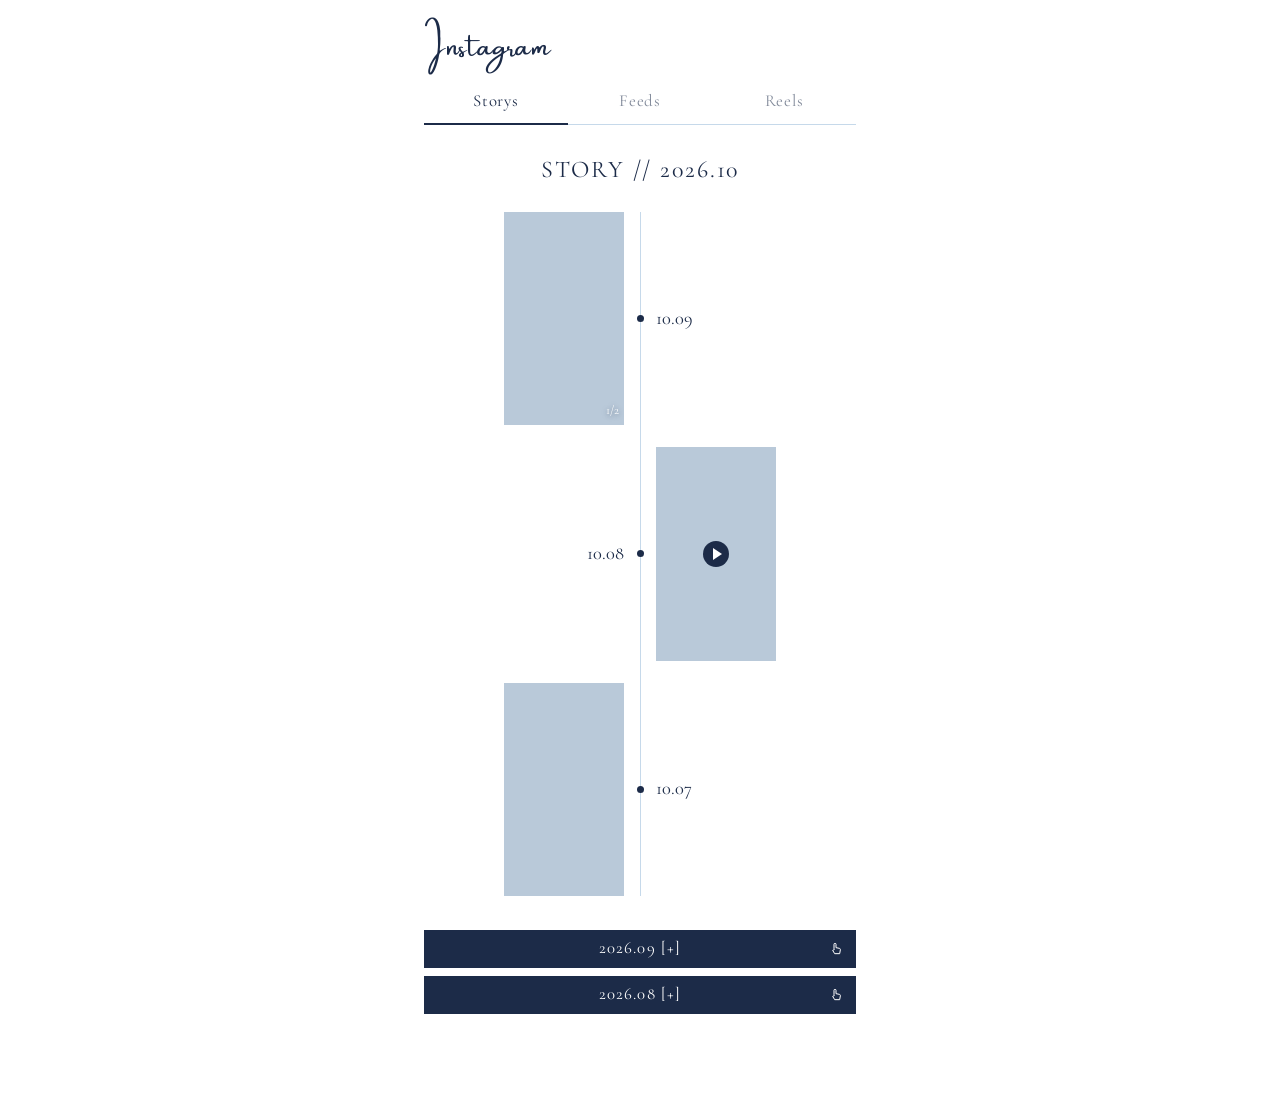
==== instagram.html @ e7191be2 "Add files via upload" ====
<!DOCTYPE html>
<html lang="ja">
<head>
<meta charset="UTF-8">
<meta name="viewport" content="width=device-width, initial-scale=1">
<title>Instagram</title>
<link rel="preconnect" href="https://fonts.googleapis.com">
<link rel="preconnect" href="https://fonts.gstatic.com" crossorigin>
<link href="https://fonts.googleapis.com/css2?family=Allura&family=Cormorant+Garamond:wght@400;500&family=Noto+Serif+JP:wght@300&display=swap" rel="stylesheet">
<style>
@font-face{font-family:"Amsterdam";
  src:local("Amsterdam"),url("fonts/Amsterdam.woff2") format("woff2"),url("fonts/Amsterdam.otf") format("opentype"),url("fonts/Amsterdam.ttf") format("truetype");
  font-display:swap}
:root{--ink:#1c2b48;--line:#c6d9ea;--tile:#b9c9d9;--select:#e8ecef;--script:"Amsterdam","Allura",cursive}
*{box-sizing:border-box}
html,body{margin:0}
body{background:#fff;color:var(--ink);font-family:"Cormorant Garamond","Noto Serif JP","Source Han Serif JP","源ノ明朝",serif;font-weight:400;line-height:1.6}
button{font:inherit;color:inherit;background:none;border:0;padding:0;cursor:pointer}
.page{max-width:560px;margin:0 auto;padding:22px 5% 80px}
.brand{display:inline-block;font-family:var(--script);font-weight:400;font-size:clamp(1.25rem,5.4vw,1.8rem);line-height:1.2;text-decoration:none;color:inherit}

/* タブ(下の線がすべるように動く) */
.tabs{position:relative;display:flex;margin:14px 0 26px;border-bottom:1px solid var(--line)}
.tabs button{flex:1;padding:8px 0 10px;font-size:1.05rem;letter-spacing:.04em;opacity:.55;transition:opacity .4s}
.tabs button.on{opacity:1}
.ind{position:absolute;left:0;bottom:-1px;height:2px;width:0;background:var(--ink);transition:transform .55s cubic-bezier(.2,.8,.2,1),width .55s cubic-bezier(.2,.8,.2,1)}
@keyframes bloom{from{opacity:0;transform:translateY(12px);filter:blur(5px)}to{opacity:1;transform:none;filter:blur(0)}}
.panel[hidden]{display:none}
.panel.in{animation:bloom .7s cubic-bezier(.2,.8,.2,1) both}

/* Storys: 中央の線に沿って、左右に交互に並べる */
.sh{margin:6px 0 22px;text-align:center;font-weight:400;font-size:1.5rem;letter-spacing:.08em}
.tl{position:relative}
.tl::before{content:"";position:absolute;left:50%;top:0;bottom:0;width:1px;background:var(--line)}
.day{position:relative;display:grid;grid-template-columns:1fr 1fr;align-items:center;margin-bottom:22px}
.day::after{content:"";position:absolute;left:50%;top:50%;width:7px;height:7px;margin:-3.5px 0 0 -3.5px;border-radius:50%;background:var(--ink)}
.day .dt,.day .th{grid-row:1}
.day .dt{font-size:1.15rem;padding:0 16px}
.day.l .th{grid-column:1;justify-self:end;margin-right:16px}
.day.l .dt{grid-column:2}
.day.r .dt{grid-column:1;text-align:right}
.day.r .th{grid-column:2;justify-self:start;margin-left:16px}
.th{position:relative;width:min(27vw,120px);aspect-ratio:9/16;background:var(--tile);overflow:hidden;cursor:pointer}
.th img,.th video,.tile img,.tile video{position:absolute;inset:0;width:100%;height:100%;object-fit:cover;display:block}
.th>*{animation:fade .45s ease both}
@keyframes fade{from{opacity:0}to{opacity:1}}
.pb{position:absolute;inset:0;margin:auto;width:26px;height:26px;border-radius:50%;background:var(--ink);pointer-events:none}
.pb::after{content:"";position:absolute;left:10px;top:7px;border-left:9px solid #fff;border-top:6px solid transparent;border-bottom:6px solid transparent}
.cnt{position:absolute;right:5px;bottom:4px;font-size:.78rem;color:#fff;text-shadow:0 1px 5px rgba(28,43,72,.6);pointer-events:none}

/* アーカイブ: 月ごとに開く */
.arc{margin-top:34px}
.bar{position:relative;display:block;width:100%;height:38px;margin-bottom:8px;background:var(--ink);color:#fff;font-size:1.05rem;letter-spacing:.06em}
.bar svg{position:absolute;right:12px;top:50%;width:16px;height:16px;margin-top:-8px;fill:none;stroke:#fff;stroke-width:1.5;stroke-linecap:round;stroke-linejoin:round}
.fold{display:grid;grid-template-rows:0fr;transition:grid-template-rows .6s cubic-bezier(.2,.8,.2,1)}
.fold.open{grid-template-rows:1fr}
.fold>div{overflow:hidden}
.fold .tl{padding:20px 0 6px}

/* Feeds / Reels: 横3マス */
.grid{display:grid;grid-template-columns:repeat(3,minmax(0,1fr));gap:3px}
.tile{position:relative;aspect-ratio:4/5;background:var(--tile);overflow:hidden;cursor:pointer}
.reels .tile{aspect-ratio:9/16}
.tile .d{position:absolute;left:0;right:0;bottom:6px;text-align:center;font-size:.95rem;color:#fff;text-shadow:0 1px 6px rgba(28,43,72,.55)}
.none{text-align:center;opacity:.6;padding:30px 0}

/* 拡大表示(うしろが透ける背景) */
.ov{position:fixed;inset:0;z-index:20;display:flex;flex-direction:column;align-items:center;justify-content:center;gap:12px;padding:6%;
  background:rgba(232,236,239,.74);-webkit-backdrop-filter:blur(18px) saturate(1.1);backdrop-filter:blur(18px) saturate(1.1);
  opacity:0;visibility:hidden;transition:opacity .45s ease,visibility 0s .45s}
.ov.show{opacity:1;visibility:visible;transition:opacity .45s ease}
.ov .m{max-width:100%;max-height:78vh;opacity:0;transform:translateY(14px) scale(.98);transition:transform .65s cubic-bezier(.2,.8,.2,1),opacity .6s ease;background:var(--tile)}
.ov.show .m{opacity:1;transform:none}
.ov a{font-size:.9rem;color:var(--ink)}
@media (prefers-reduced-motion:reduce){.panel.in,.th>*{animation:none}}
</style>
</head>
<body>
<div class="page">
  <a class="brand" id="brand" href="#" target="_blank" rel="noopener noreferrer">Instagram</a>
  <nav class="tabs" id="tabs">
    <button data-t="stories" class="on">Storys</button><button data-t="feeds">Feeds</button><button data-t="reels">Reels</button>
    <span class="ind" id="ind"></span>
  </nav>
  <section class="panel" id="p-stories"></section>
  <section class="panel" id="p-feeds" hidden></section>
  <section class="panel" id="p-reels" hidden></section>
</div>
<div class="ov" id="ov"></div>
<script src="instagram-data.js"></script>
<script>
(function () {
  if (typeof instagramData === 'undefined') { document.getElementById('p-stories').textContent = 'instagram-data.js を読み込めませんでした。書き方を確認してください。'; return; }
  document.getElementById('brand').href = instagramAccount;
  const pad = n => String(n).padStart(2, '0');
  const parts = d => d.split('/').map(Number);
  const key = d => parts(d).reduce((a, n) => a * 100 + n, 0);
  const desc = (a, b) => key(b.date) - key(a.date);
  const dl = d => { const p = parts(d); return pad(p[1]) + '.' + pad(p[2]); };      // 10.09
  const ml = d => { const p = parts(d); return p[0] + '.' + pad(p[1]); };           // 2026.10

  const media = (m, full) => {
    if (!m.src) return m.type === 'video' && !full ? '<span class="pb"></span>' : '<div></div>';
    return m.type === 'video'
      ? `<video src="${m.src}${full ? '' : '#t=0.1'}" muted playsinline preload="metadata" ${full ? 'controls autoplay' : ''}></video>${full ? '' : '<span class="pb"></span>'}`
      : `<img src="${m.src}" alt="" loading="lazy">`;
  };

  // ----- Storys(タイムライン) -----
  function timeline(days) {
    const tl = document.createElement('div'); tl.className = 'tl';
    days.forEach((day, i) => {
      const row = document.createElement('div'); row.className = 'day ' + (i % 2 ? 'r' : 'l');
      const n = day.media.length; let idx = 0;
      row.innerHTML = '<div class="th"></div><div class="dt">' + dl(day.date) + '</div>';
      const th = row.querySelector('.th');
      const draw = () => { th.innerHTML = media(day.media[idx]) + (n > 1 ? `<span class="cnt">${idx + 1}/${n}</span>` : ''); };
      draw();
      th.addEventListener('click', () => {
        if (n > 1) { idx = (idx + 1) % n; draw(); }                       // 同じ日に複数あるときは、タップで切りかわる
        else { const v = th.querySelector('video'); if (v) { v.paused ? v.play() : v.pause(); } }
      });
      tl.appendChild(row);
    });
    return tl;
  }
  const stories = [...instagramData.stories].sort(desc);
  const ps = document.getElementById('p-stories');
  if (!stories.length) ps.innerHTML = '<p class="none">まだありません</p>';
  else {
    const cur = ml(stories[0].date);
    ps.innerHTML = `<h2 class="sh">STORY // ${cur}</h2>`;
    ps.appendChild(timeline(stories.filter(s => ml(s.date) === cur)));
    const months = [...new Set(stories.map(s => ml(s.date)))].filter(m => m !== cur);
    const arc = document.createElement('div'); arc.className = 'arc';
    months.forEach(m => {
      const bar = document.createElement('button'); bar.className = 'bar';
      const fold = document.createElement('div'); fold.className = 'fold';
      const inner = document.createElement('div'); fold.appendChild(inner);
      let built = false;
      const label = () => `${m} [${fold.classList.contains('open') ? '−' : '+'}]`;
      bar.innerHTML = label() + '<svg viewBox="0 0 24 24" aria-hidden="true"><path d="M9 11V5a1.5 1.5 0 0 1 3 0v5l5 1a2 2 0 0 1 1.6 2L17.5 19H10l-3-5 2-1z"/></svg>';
      bar.addEventListener('click', () => {
        if (!built) { inner.appendChild(timeline(stories.filter(s => ml(s.date) === m))); built = true; }
        fold.classList.toggle('open');
        bar.firstChild.textContent = label();
      });
      arc.append(bar, fold);
    });
    ps.appendChild(arc);
  }

  // ----- Feeds / Reels(横3マス) + 拡大表示 -----
  const ov = document.getElementById('ov');
  const closeOv = () => { ov.classList.remove('show'); setTimeout(() => { ov.innerHTML = ''; }, 500); };
  ov.addEventListener('click', (e) => { if (e.target.tagName !== 'A' && e.target.tagName !== 'VIDEO') closeOv(); });
  function grid(id, items, cls) {
    const p = document.getElementById(id);
    if (!items.length) { p.innerHTML = '<p class="none">まだありません</p>'; return; }
    const g = document.createElement('div'); g.className = 'grid ' + cls;
    [...items].sort(desc).forEach(it => {
      const t = document.createElement('div'); t.className = 'tile';
      t.innerHTML = media(it) + `<span class="d">${dl(it.date)}</span>`;
      t.addEventListener('click', () => {
        if (!it.src) return;
        ov.innerHTML = '<div class="m">' + media(it, true) + '</div>' + (it.url ? `<a href="${it.url}" target="_blank" rel="noopener noreferrer">Instagram ↗</a>` : '');
        const el = ov.querySelector('.m'); const c = el.firstElementChild; if (c) { c.classList.add('m'); el.replaceWith(c); }
        ov.classList.add('show');
      });
      g.appendChild(t);
    });
    p.appendChild(g);
  }
  grid('p-feeds', instagramData.feeds || [], 'feeds');
  grid('p-reels', instagramData.reels || [], 'reels');

  // ----- タブ -----
  const tabs = [...document.querySelectorAll('#tabs button')], ind = document.getElementById('ind');
  const move = (b) => { ind.style.width = b.offsetWidth + 'px'; ind.style.transform = `translateX(${b.offsetLeft}px)`; };
  function show(b) {
    tabs.forEach(x => x.classList.toggle('on', x === b));
    move(b);
    ['stories', 'feeds', 'reels'].forEach(t => {
      const p = document.getElementById('p-' + t);
      const on = t === b.dataset.t;
      p.hidden = !on; p.classList.remove('in');
      if (on) { void p.offsetWidth; p.classList.add('in'); }
    });
  }
  tabs.forEach(b => b.addEventListener('click', () => show(b)));
  window.addEventListener('resize', () => move(tabs.find(x => x.classList.contains('on'))));
  if (document.fonts && document.fonts.ready) document.fonts.ready.then(() => move(tabs.find(x => x.classList.contains('on'))));
  move(tabs[0]);
})();
</script>
</body>
</html>
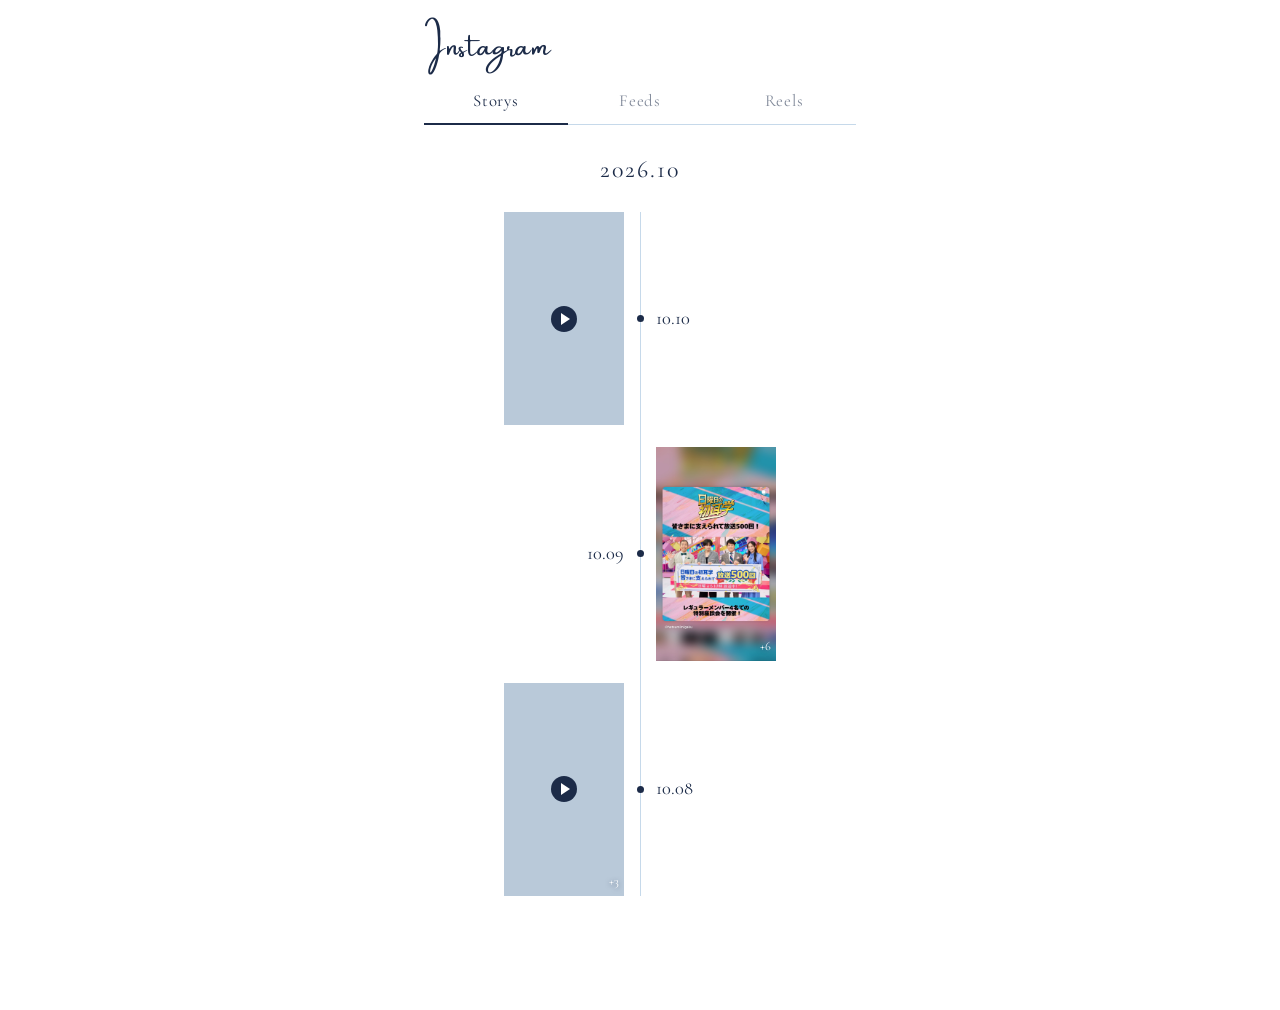
==== commit fe08cfe7: "Add files via upload" ====
--- a/instagram.html
+++ b/instagram.html
@@ -19,6 +19,8 @@
 .page{max-width:560px;margin:0 auto;padding:22px 5% 80px}
 .brand{display:inline-block;font-family:var(--script);font-weight:400;font-size:clamp(1.25rem,5.4vw,1.8rem);line-height:1.2;text-decoration:none;color:inherit}
 
+/* タイトルは、閲覧済みリンクの色や下線がつかないように、色と下線をはっきり指定する */
+.brand,.brand:link,.brand:visited,.brand:hover,.brand:active{color:var(--ink)!important;text-decoration:none!important;-webkit-text-decoration:none!important}
 /* タブ(下の線がすべるように動く) */
 .tabs{position:relative;display:flex;margin:14px 0 26px;border-bottom:1px solid var(--line)}
 .tabs button{flex:1;padding:8px 0 10px;font-size:1.05rem;letter-spacing:.04em;opacity:.55;transition:opacity .4s}
@@ -72,6 +74,22 @@
 .ov .m{max-width:100%;max-height:78vh;opacity:0;transform:translateY(14px) scale(.98);transition:transform .65s cubic-bezier(.2,.8,.2,1),opacity .6s ease;background:var(--tile)}
 .ov.show .m{opacity:1;transform:none}
 .ov a{font-size:.9rem;color:var(--ink)}
+/* ストーリー表示(うしろが透ける背景) */
+.sv{position:fixed;inset:0;z-index:25;display:flex;flex-direction:column;padding:14px 5% 4%;cursor:pointer;
+  background:rgba(232,236,239,.74);-webkit-backdrop-filter:blur(18px) saturate(1.1);backdrop-filter:blur(18px) saturate(1.1);
+  opacity:0;visibility:hidden;transition:opacity .5s ease,visibility 0s .5s}
+.sv.show{opacity:1;visibility:visible;transition:opacity .5s ease}
+.sv-bars{display:flex;gap:4px}
+.sv-bars i{flex:1;height:2px;background:rgba(28,43,72,.2);transition:background .3s}
+.sv-bars i.on{background:var(--ink)}
+.sv-meta{display:flex;justify-content:space-between;align-items:center;margin-top:8px}
+.sv-date{font-size:1.15rem}
+.sv-x{font-size:2rem;line-height:1;padding:0 4px}
+.sv-stage{position:relative;flex:1;min-height:0;margin-top:8px;opacity:0;transform:translateY(14px) scale(.98);
+  transition:transform .7s cubic-bezier(.2,.8,.2,1),opacity .6s ease}
+.sv.show .sv-stage{opacity:1;transform:none}
+.sv-stage img,.sv-stage video,.sv-ph{position:absolute;inset:0;margin:auto;max-width:100%;max-height:100%;animation:fade .4s ease both}
+.sv-ph{width:min(56vw,320px);aspect-ratio:9/16;background:var(--tile)}
 @media (prefers-reduced-motion:reduce){.panel.in,.th>*{animation:none}}
 </style>
 </head>
@@ -87,6 +105,11 @@
   <section class="panel" id="p-reels" hidden></section>
 </div>
 <div class="ov" id="ov"></div>
+<div class="sv" id="sv">
+  <div class="sv-top"><div class="sv-bars"></div>
+    <div class="sv-meta"><span class="sv-date"></span><button class="sv-x" aria-label="閉じる">×</button></div></div>
+  <div class="sv-stage"></div>
+</div>
 <script src="instagram-data.js"></script>
 <script>
 (function () {
@@ -106,20 +129,54 @@
       : `<img src="${m.src}" alt="" loading="lazy">`;
   };
 
+  // ----- ストーリー表示: 画面をタップ(クリック)すると、次の画像・動画へ -----
+  const sv = document.getElementById('sv');
+  const stage = sv.querySelector('.sv-stage'), bars = sv.querySelector('.sv-bars'), sdate = sv.querySelector('.sv-date');
+  let cur = null, ci = 0;
+  function showStory() {
+    const m = cur.media[ci];
+    [...bars.children].forEach((b, i) => b.classList.toggle('on', i <= ci));
+    stage.innerHTML = '';
+    if (!m.src) { stage.innerHTML = '<div class="sv-ph"></div>'; return; }
+    if (m.type === 'video') {
+      const v = document.createElement('video');
+      v.src = m.src; v.playsInline = true; v.loop = true; v.autoplay = true;
+      stage.appendChild(v);
+      const p = v.play(); if (p && p.catch) p.catch(() => { v.muted = true; const q = v.play(); if (q && q.catch) q.catch(() => {}); });   // 音つきで再生できないときは、音なしで再生
+    } else {
+      const im = document.createElement('img'); im.src = m.src; im.alt = ''; stage.appendChild(im);
+    }
+  }
+  function openStory(day) {
+    cur = day; ci = 0;
+    sdate.textContent = dl(day.date);
+    bars.innerHTML = day.media.map(() => '<i></i>').join('');
+    showStory();
+    sv.classList.add('show');
+    document.body.style.overflow = 'hidden';
+  }
+  function closeStory() {
+    sv.classList.remove('show'); document.body.style.overflow = '';
+    const v = stage.querySelector('video'); if (v) v.pause();
+    setTimeout(() => { if (!sv.classList.contains('show')) stage.innerHTML = ''; }, 500);
+  }
+  function nextStory() { if (ci < cur.media.length - 1) { ci++; showStory(); } else closeStory(); }
+  sv.addEventListener('click', (e) => { if (e.target.closest('.sv-x')) closeStory(); else nextStory(); });
+  document.addEventListener('keydown', (e) => {
+    if (!sv.classList.contains('show')) return;
+    if (e.key === 'Escape') closeStory(); else if (e.key === 'ArrowRight' || e.key === ' ') { e.preventDefault(); nextStory(); }
+  });
+
   // ----- Storys(タイムライン) -----
   function timeline(days) {
     const tl = document.createElement('div'); tl.className = 'tl';
     days.forEach((day, i) => {
       const row = document.createElement('div'); row.className = 'day ' + (i % 2 ? 'r' : 'l');
-      const n = day.media.length; let idx = 0;
+      const n = day.media.length;
       row.innerHTML = '<div class="th"></div><div class="dt">' + dl(day.date) + '</div>';
       const th = row.querySelector('.th');
-      const draw = () => { th.innerHTML = media(day.media[idx]) + (n > 1 ? `<span class="cnt">${idx + 1}/${n}</span>` : ''); };
-      draw();
-      th.addEventListener('click', () => {
-        if (n > 1) { idx = (idx + 1) % n; draw(); }                       // 同じ日に複数あるときは、タップで切りかわる
-        else { const v = th.querySelector('video'); if (v) { v.paused ? v.play() : v.pause(); } }
-      });
+      th.innerHTML = media(day.media[0]) + (n > 1 ? `<span class="cnt">+${n - 1}</span>` : '');
+      th.addEventListener('click', () => openStory(day));
       tl.appendChild(row);
     });
     return tl;
@@ -129,7 +186,7 @@
   if (!stories.length) ps.innerHTML = '<p class="none">まだありません</p>';
   else {
     const cur = ml(stories[0].date);
-    ps.innerHTML = `<h2 class="sh">STORY // ${cur}</h2>`;
+    ps.innerHTML = `<h2 class="sh">${cur}</h2>`;
     ps.appendChild(timeline(stories.filter(s => ml(s.date) === cur)));
     const months = [...new Set(stories.map(s => ml(s.date)))].filter(m => m !== cur);
     const arc = document.createElement('div'); arc.className = 'arc';
